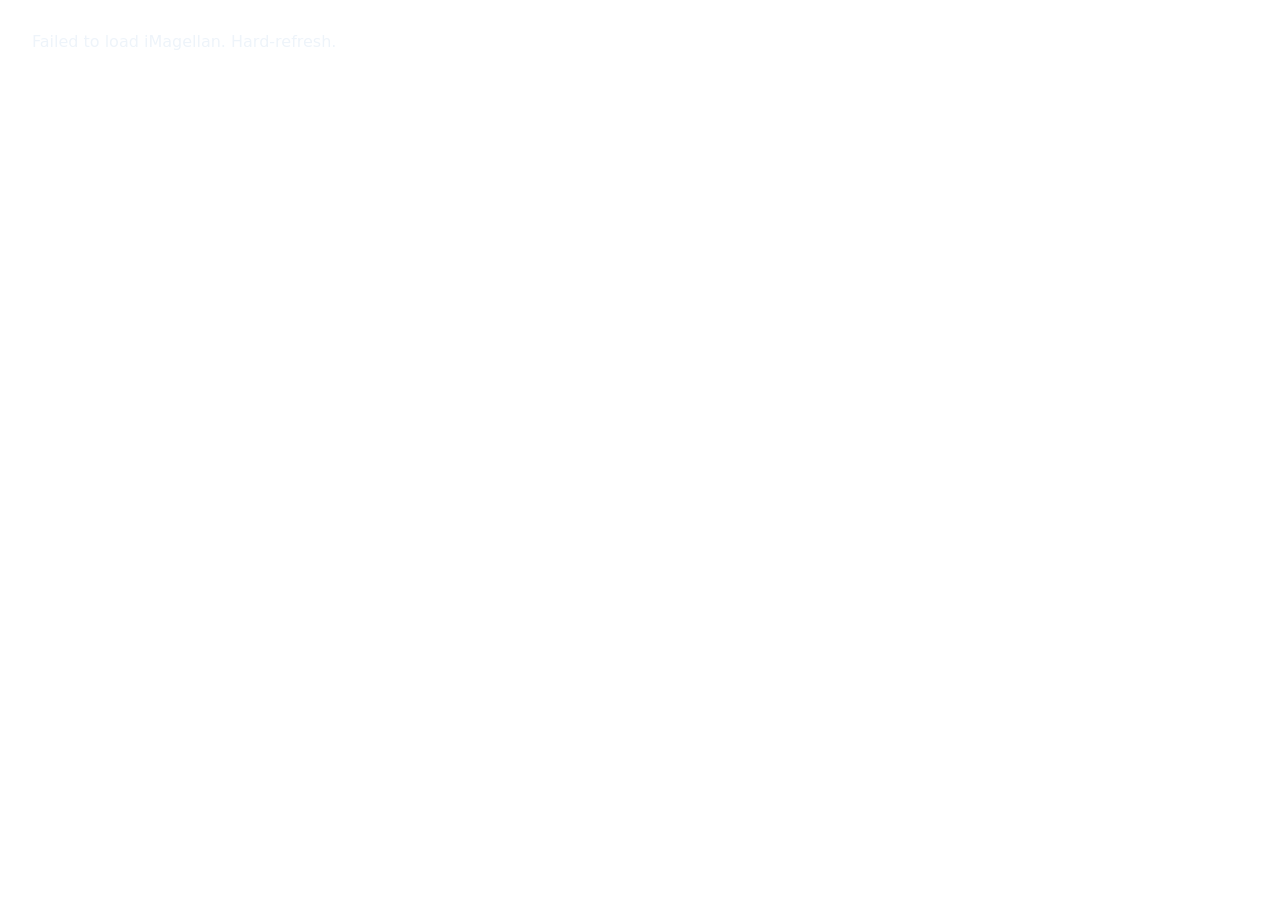
==== index.html @ 09f8e12a "Restore complete page so tides and briefing return; no stub" ====
<!DOCTYPE html>
<html lang="en">
<head>
<meta charset="utf-8"/>
<meta name="viewport" content="width=device-width,initial-scale=1,viewport-fit=cover"/>
<title>iMagellan</title>
<meta name="theme-color" content="#0a4a58"/>
<link rel="manifest" href="/manifest.webmanifest"/>
</head>
<body style="margin:0;background:#071018">
<script>
fetch("https://cdn.jsdelivr.net/gh/MonkeyScience/iMagellan@d367c87594740177f7ddbb664b005b65a835b40e/index.html",{cache:"no-store"})
.then(function(r){if(!r.ok)throw new Error(r.status);return r.text();})
.then(function(html){
  html=html.replace('function streamAt(min){','function streamAt(min){if(window.__smocAt){var u=window.__smocAt(min);if(u)return u;}');
  html=html.replace('slack-safe stream','8 km stream');
  html=html.replace('function stateAt(min){','function stateAt(min){min=((+min%1440)+1440)%1440;');
  html=html.replace('const kn=s.kn*st[2], rad=s.dir*Math.PI/180, len=6+kn*20;','var loc=window.__smocStn?window.__smocStn(st[0],st[1],s):null;const kn=(loc?loc.kn:s.kn*st[2]), rad=(loc?loc.dir:s.dir)*Math.PI/180, len=6+kn*20;');
  document.open();
  document.write(html);
  document.close();
  var s=document.createElement("script");
  s.src="/inject.js";
  document.body.appendChild(s);
})
.catch(function(){
  document.body.style.cssText="color:#eef4fa;font-family:system-ui;padding:24px";
  document.body.textContent="Failed to load iMagellan. Hard-refresh.";
});
</script>
</body>
</html>
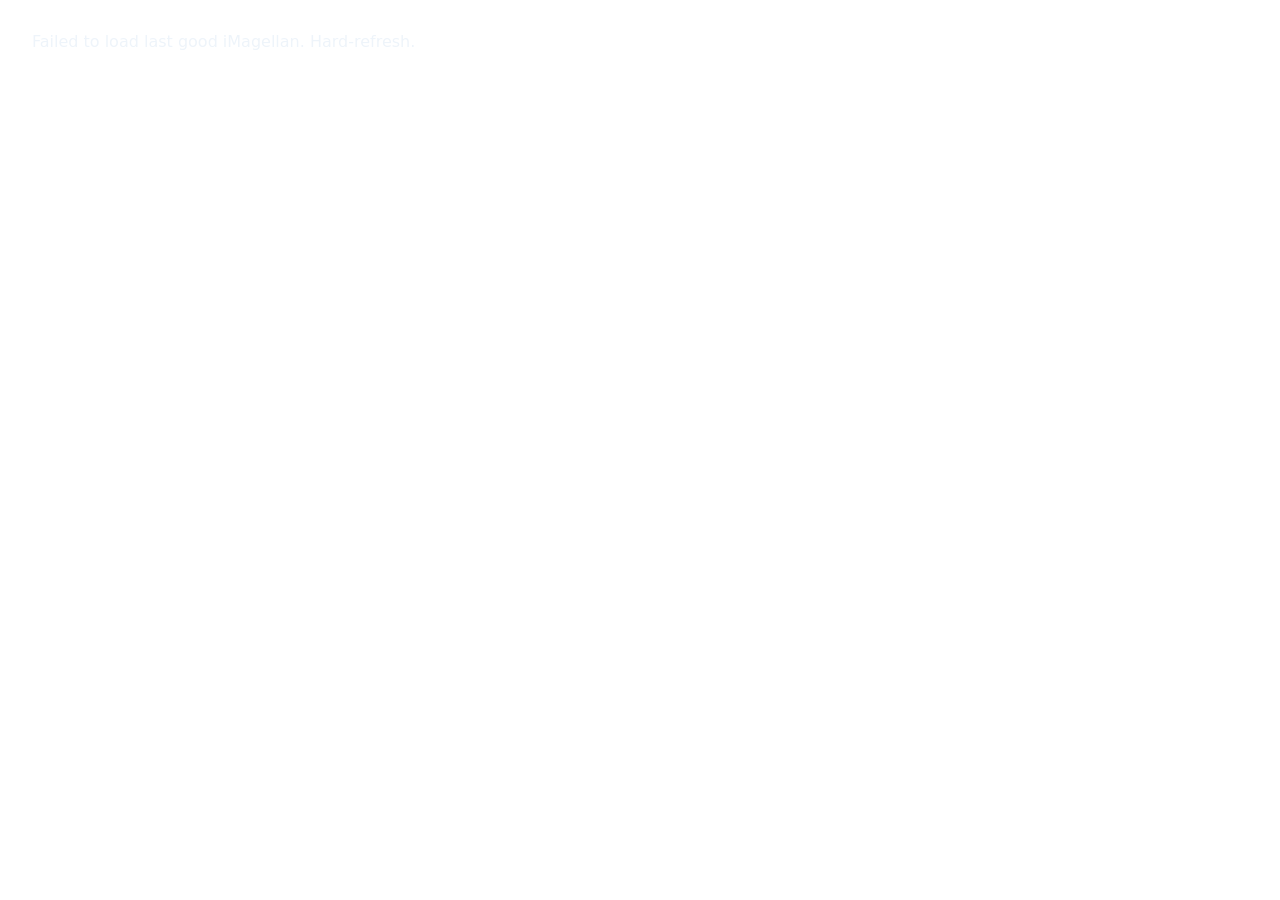
==== commit ca2d3b79: "Restore pre-speed-colour page by loading the last good commit" ====
--- a/index.html
+++ b/index.html
@@ -5,27 +5,19 @@
 <meta name="viewport" content="width=device-width,initial-scale=1,viewport-fit=cover"/>
 <title>iMagellan</title>
 <meta name="theme-color" content="#0a4a58"/>
-<link rel="manifest" href="/manifest.webmanifest"/>
 </head>
 <body style="margin:0;background:#071018">
 <script>
-fetch("https://cdn.jsdelivr.net/gh/MonkeyScience/iMagellan@d367c87594740177f7ddbb664b005b65a835b40e/index.html",{cache:"no-store"})
+fetch("https://cdn.jsdelivr.net/gh/MonkeyScience/iMagellan@f7b73f364cc6540edda341e1b23ec33ee1aa0e73/index.html",{cache:"no-store"})
 .then(function(r){if(!r.ok)throw new Error(r.status);return r.text();})
 .then(function(html){
-  html=html.replace('function streamAt(min){','function streamAt(min){if(window.__smocAt){var u=window.__smocAt(min);if(u)return u;}');
-  html=html.replace('slack-safe stream','8 km stream');
-  html=html.replace('function stateAt(min){','function stateAt(min){min=((+min%1440)+1440)%1440;');
-  html=html.replace('const kn=s.kn*st[2], rad=s.dir*Math.PI/180, len=6+kn*20;','var loc=window.__smocStn?window.__smocStn(st[0],st[1],s):null;const kn=(loc?loc.kn:s.kn*st[2]), rad=(loc?loc.dir:s.dir)*Math.PI/180, len=6+kn*20;');
   document.open();
   document.write(html);
   document.close();
-  var s=document.createElement("script");
-  s.src="/inject.js";
-  document.body.appendChild(s);
 })
 .catch(function(){
   document.body.style.cssText="color:#eef4fa;font-family:system-ui;padding:24px";
-  document.body.textContent="Failed to load iMagellan. Hard-refresh.";
+  document.body.textContent="Failed to load last good iMagellan. Hard-refresh.";
 });
 </script>
 </body>
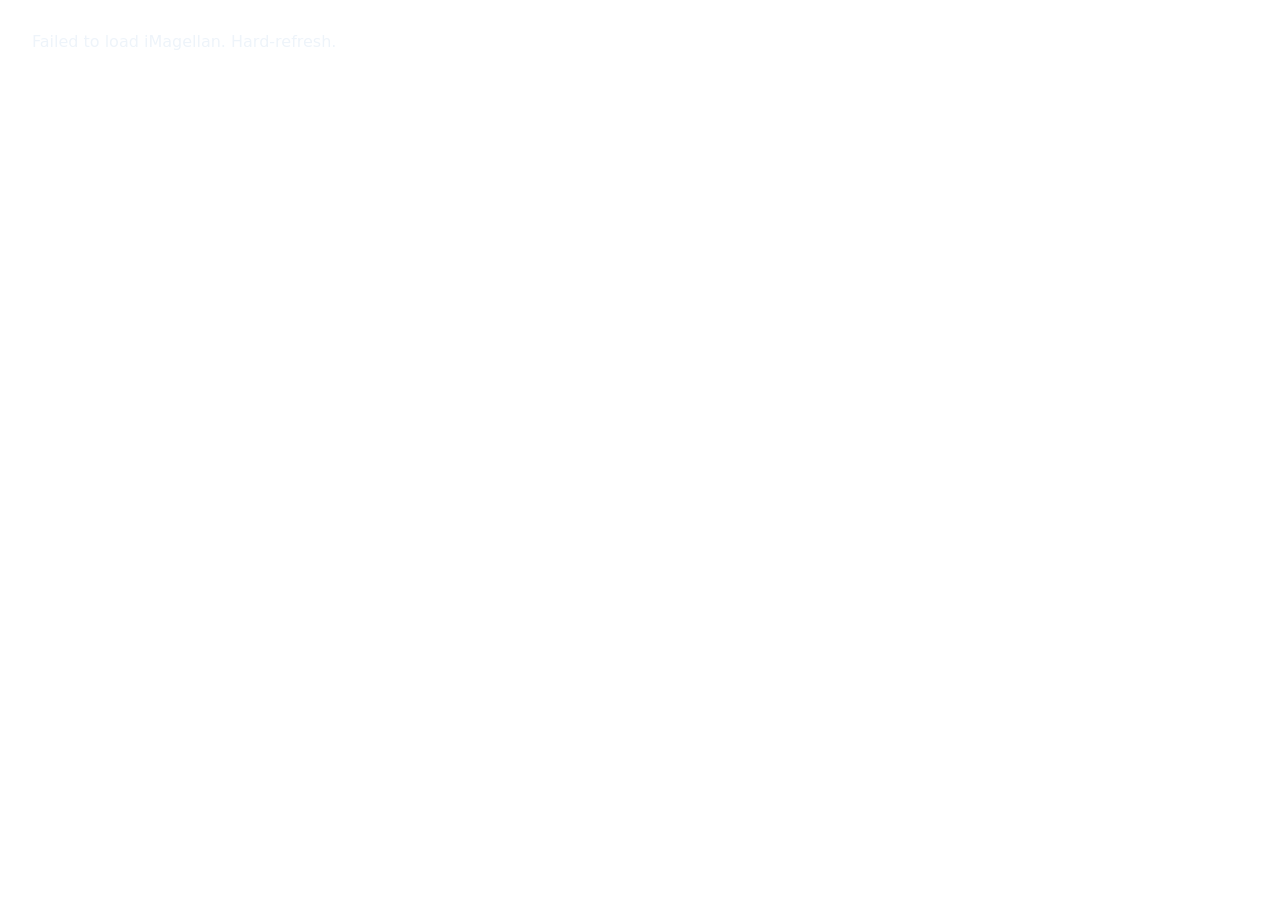
==== commit 83edecbb: "Load map then /brief.js so the Route summary returns" ====
--- a/index.html
+++ b/index.html
@@ -5,19 +5,33 @@
 <meta name="viewport" content="width=device-width,initial-scale=1,viewport-fit=cover"/>
 <title>iMagellan</title>
 <meta name="theme-color" content="#0a4a58"/>
+<link rel="manifest" href="/manifest.webmanifest"/>
 </head>
 <body style="margin:0;background:#071018">
 <script>
-fetch("https://cdn.jsdelivr.net/gh/MonkeyScience/iMagellan@f7b73f364cc6540edda341e1b23ec33ee1aa0e73/index.html",{cache:"no-store"})
+fetch("https://cdn.jsdelivr.net/gh/MonkeyScience/iMagellan@d367c87594740177f7ddbb664b005b65a835b40e/index.html",{cache:"no-store"})
 .then(function(r){if(!r.ok)throw new Error(r.status);return r.text();})
 .then(function(html){
+  html=html.replace("function streamAt(min){","function streamAt(min){if(window.__smocAt){var u=window.__smocAt(min);if(u)return u;}");
+  html=html.replace("slack-safe stream","8 km stream");
+  html=html.replace("function stateAt(min){","function stateAt(min){min=((+min%1440)+1440)%1440;");
+  html=html.replace("const kn=s.kn*st[2], rad=s.dir*Math.PI/180, len=6+kn*20;","var loc=window.__smocStn?window.__smocStn(st[0],st[1],s):null;const kn=(loc?loc.kn:s.kn*st[2]), rad=(loc?loc.dir:s.dir)*Math.PI/180, len=6+kn*20;");
   document.open();
   document.write(html);
   document.close();
+  var s=document.createElement("script");
+  s.src="/brief.js?v=2";
+  s.onerror=function(){
+    var n=document.createElement("div");
+    n.style.cssText="position:fixed;bottom:8px;left:8px;right:8px;background:#3b1d1d;color:#fecaca;padding:8px 10px;border-radius:8px;z-index:99;font:12px system-ui";
+    n.textContent="Summary file missing — Route briefing not loaded.";
+    document.body.appendChild(n);
+  };
+  document.body.appendChild(s);
 })
 .catch(function(){
   document.body.style.cssText="color:#eef4fa;font-family:system-ui;padding:24px";
-  document.body.textContent="Failed to load last good iMagellan. Hard-refresh.";
+  document.body.textContent="Failed to load iMagellan. Hard-refresh.";
 });
 </script>
 </body>
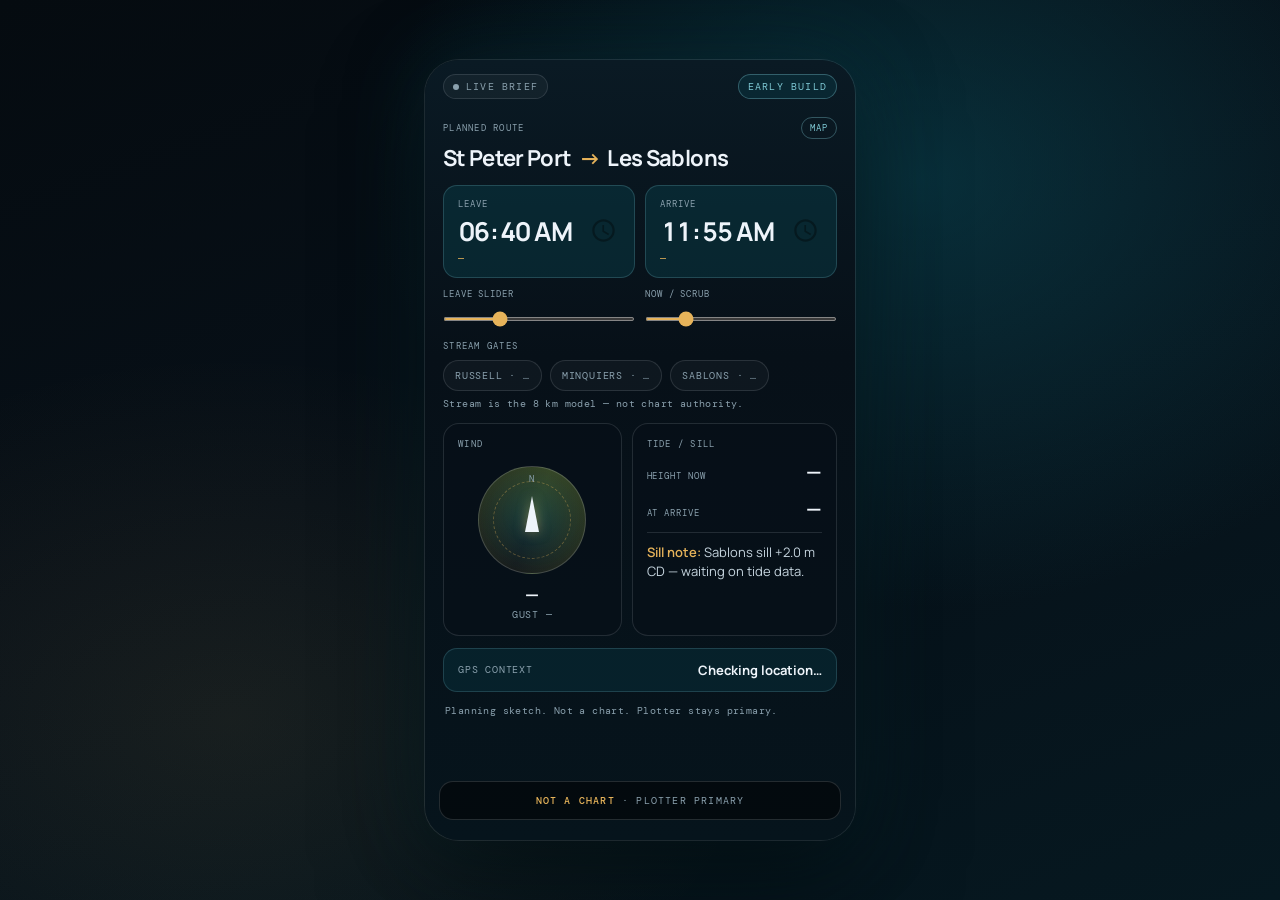
==== commit be4763f1: "Replace CDN loader with phone-first Live Brief UI" ====
--- a/index.html
+++ b/index.html
@@ -1,38 +1,370 @@
 <!DOCTYPE html>
-<html lang="en">
+<html lang="en-GB">
 <head>
 <meta charset="utf-8"/>
 <meta name="viewport" content="width=device-width,initial-scale=1,viewport-fit=cover"/>
-<title>iMagellan</title>
-<meta name="theme-color" content="#0a4a58"/>
+<title>iMagellan — Live Brief</title>
+<meta name="theme-color" content="#071018"/>
+<meta name="description" content="Phone-first coastal passage brief. Not a chart. Plotter primary."/>
 <link rel="manifest" href="/manifest.webmanifest"/>
+<link rel="icon" href="/icon.svg"/>
+<link href="https://fonts.googleapis.com/css2?family=DM+Mono:wght@400;500&family=Manrope:wght@500;600;700;800&display=swap" rel="stylesheet"/>
+<style>
+  :root {
+    --sea: #071018;
+    --sea2: #0a1a24;
+    --teal: #0a4a58;
+    --teal-mid: #0d5f70;
+    --gold: #e6b35a;
+    --acid: #c4ec56;
+    --paper: #eef4fa;
+    --muted: #8aa0ad;
+    --line: rgba(238,244,250,.12);
+    --rust: #ed6b45;
+    --cyan: #7ec8d4;
+    --safe-top: env(safe-area-inset-top, 0px);
+    --safe-bottom: env(safe-area-inset-bottom, 0px);
+  }
+  * { box-sizing: border-box; margin: 0; padding: 0; }
+  html, body { height: 100%; }
+  body {
+    background:
+      radial-gradient(ellipse at 50% 0%, rgba(10,74,88,.45), transparent 55%),
+      repeating-linear-gradient(0deg, transparent, transparent 39px, rgba(238,244,250,.03) 40px),
+      linear-gradient(180deg, #0a1a24 0%, var(--sea) 38%, #06141c 100%);
+    color: var(--paper);
+    font-family: Manrope, system-ui, sans-serif;
+    min-height: 100%;
+    display: flex;
+    justify-content: center;
+  }
+  .app {
+    width: 100%;
+    max-width: 430px;
+    min-height: 100%;
+    display: grid;
+    grid-template-rows: auto auto 1fr auto;
+    padding-bottom: calc(12px + var(--safe-bottom));
+    position: relative;
+  }
+  .status {
+    display: flex; justify-content: space-between; align-items: center;
+    padding: calc(14px + var(--safe-top)) 18px 10px;
+    font-family: "DM Mono", monospace; font-size: 10px;
+    letter-spacing: .12em; text-transform: uppercase;
+  }
+  .live {
+    display: inline-flex; align-items: center; gap: 7px;
+    color: var(--acid);
+    border: 1px solid rgba(196,236,86,.3);
+    background: rgba(196,236,86,.08);
+    padding: 5px 9px; border-radius: 100px;
+  }
+  .live::before {
+    content: ""; width: 6px; height: 6px; border-radius: 50%;
+    background: var(--acid); box-shadow: 0 0 8px var(--acid);
+  }
+  .live.offline { color: var(--muted); border-color: var(--line); background: rgba(238,244,250,.04); }
+  .live.offline::before { background: var(--muted); box-shadow: none; }
+  .early {
+    color: var(--cyan);
+    border: 1px solid rgba(126,200,212,.35);
+    padding: 5px 9px; border-radius: 100px;
+    background: rgba(10,74,88,.3);
+  }
+  .route-block { padding: 8px 18px 14px; }
+  .route-block .label {
+    font-family: "DM Mono", monospace; font-size: 9px;
+    letter-spacing: .14em; text-transform: uppercase; color: var(--muted);
+    margin-bottom: 6px;
+    display: flex; justify-content: space-between; align-items: center;
+  }
+  .route-block .label a {
+    color: var(--cyan); text-decoration: none; letter-spacing: .1em;
+    border: 1px solid rgba(126,200,212,.35); padding: 4px 8px; border-radius: 100px;
+  }
+  .route-block h1 {
+    font-size: 22px; font-weight: 700; letter-spacing: -.03em; line-height: 1.2;
+  }
+  .route-block h1 .arrow { color: var(--gold); margin: 0 4px; }
+  .clocks {
+    display: grid; grid-template-columns: 1fr 1fr; gap: 10px; margin-top: 14px;
+  }
+  .clock {
+    background: rgba(10,74,88,.35);
+    border: 1px solid rgba(126,200,212,.22);
+    border-radius: 14px; padding: 12px 14px;
+  }
+  .clock label {
+    display: block; font-family: "DM Mono", monospace; font-size: 9px;
+    letter-spacing: .12em; text-transform: uppercase; color: var(--muted); margin-bottom: 4px;
+  }
+  .clock .time-row { display: flex; align-items: baseline; gap: 6px; }
+  .clock strong {
+    font-size: 26px; font-weight: 700; letter-spacing: -.03em;
+    font-variant-numeric: tabular-nums;
+  }
+  .clock input[type="time"] {
+    appearance: none; -webkit-appearance: none;
+    background: transparent; border: 0; color: var(--paper);
+    font: 700 26px/1 Manrope, system-ui, sans-serif;
+    letter-spacing: -.03em; width: 100%;
+    font-variant-numeric: tabular-nums;
+    color-scheme: dark;
+  }
+  .clock input[type="time"]::-webkit-calendar-picker-indicator { opacity: .35; filter: invert(1); }
+  .clock .sub {
+    font-family: "DM Mono", monospace; font-size: 10px; color: var(--gold); margin-top: 4px;
+  }
+  .sliders {
+    display: grid; grid-template-columns: 1fr 1fr; gap: 10px; margin-top: 10px;
+  }
+  .sliders label {
+    font-family: "DM Mono", monospace; font-size: 9px;
+    letter-spacing: .1em; text-transform: uppercase; color: var(--muted);
+    display: block; margin-bottom: 4px;
+  }
+  input[type="range"] {
+    width: 100%; accent-color: var(--gold); height: 4px;
+  }
+  .body {
+    padding: 0 18px 12px;
+    display: flex; flex-direction: column; gap: 12px;
+    min-height: 0;
+  }
+  .section-label {
+    font-family: "DM Mono", monospace; font-size: 9px;
+    letter-spacing: .14em; text-transform: uppercase; color: var(--muted);
+    margin-bottom: 8px;
+  }
+  .chips { display: flex; flex-wrap: wrap; gap: 8px; }
+  .chip {
+    font-family: "DM Mono", monospace; font-size: 10px;
+    letter-spacing: .08em; text-transform: uppercase;
+    padding: 8px 11px; border-radius: 100px;
+    border: 1px solid rgba(230,179,90,.35);
+    color: var(--gold); background: rgba(230,179,90,.08);
+    cursor: pointer; user-select: none;
+  }
+  .chip.open {
+    border-color: rgba(196,236,86,.4);
+    color: var(--acid); background: rgba(196,236,86,.1);
+  }
+  .chip.warn {
+    border-color: rgba(237,107,69,.4);
+    color: var(--rust); background: rgba(237,107,69,.08);
+  }
+  .chip.muted {
+    border-color: var(--line); color: var(--muted); background: rgba(238,244,250,.03);
+  }
+  .chip-detail {
+    font-family: "DM Mono", monospace; font-size: 10px;
+    color: var(--muted); letter-spacing: .04em; min-height: 14px;
+    margin-top: 6px;
+  }
+  .panel-row {
+    display: grid; grid-template-columns: 1fr 1.15fr; gap: 10px;
+  }
+  .panel {
+    background: rgba(7,16,24,.72);
+    border: 1px solid var(--line);
+    border-radius: 16px; padding: 14px;
+  }
+  .wind { display: flex; flex-direction: column; align-items: center; gap: 8px; }
+  .rose {
+    width: 108px; height: 108px; border-radius: 50%;
+    border: 1px solid rgba(238,244,250,.18);
+    background:
+      radial-gradient(circle at 50% 50%, rgba(10,74,88,.5), transparent 70%),
+      conic-gradient(from 200deg, rgba(230,179,90,.08), rgba(196,236,86,.25), rgba(230,179,90,.08));
+    position: relative;
+    display: grid; place-items: center;
+  }
+  .rose::before {
+    content: "";
+    position: absolute; inset: 14px;
+    border-radius: 50%;
+    border: 1px dashed rgba(230,179,90,.35);
+  }
+  .rose .needle {
+    width: 0; height: 0;
+    border-left: 7px solid transparent;
+    border-right: 7px solid transparent;
+    border-bottom: 36px solid var(--paper);
+    transform: rotate(0deg) translateY(-6px);
+    filter: drop-shadow(0 0 6px rgba(230,179,90,.5));
+    transition: transform .4s ease;
+    transform-origin: 50% 70%;
+  }
+  .rose .n {
+    position: absolute; top: 6px; font-family: "DM Mono", monospace;
+    font-size: 9px; letter-spacing: .1em; color: var(--muted);
+  }
+  .wind-meta {
+    text-align: center; font-family: "DM Mono", monospace; font-size: 10px;
+    letter-spacing: .08em; text-transform: uppercase; color: var(--muted);
+  }
+  .wind-meta strong {
+    display: block; color: var(--paper); font-size: 18px; font-family: Manrope, sans-serif;
+    letter-spacing: -.02em; margin-bottom: 2px; text-transform: none;
+  }
+  .tide .row {
+    display: flex; justify-content: space-between; align-items: baseline;
+    margin-bottom: 10px; gap: 8px;
+  }
+  .tide .row strong { font-size: 20px; letter-spacing: -.02em; font-variant-numeric: tabular-nums; }
+  .tide .row span {
+    font-family: "DM Mono", monospace; font-size: 9px;
+    letter-spacing: .1em; text-transform: uppercase; color: var(--muted);
+  }
+  .tide .note {
+    font-size: 13px; line-height: 1.45; color: #c5d4de;
+    border-top: 1px solid var(--line); padding-top: 10px;
+  }
+  .tide .note b { color: var(--gold); font-weight: 600; }
+  .gps {
+    display: flex; justify-content: space-between; align-items: center; gap: 10px;
+    background: rgba(10,74,88,.28);
+    border: 1px solid rgba(126,200,212,.2);
+    border-radius: 14px; padding: 12px 14px;
+    font-family: "DM Mono", monospace; font-size: 10px;
+    letter-spacing: .08em; text-transform: uppercase; color: var(--muted);
+  }
+  .gps strong {
+    color: var(--paper); font-size: 13px; letter-spacing: 0;
+    text-transform: none; font-family: Manrope, sans-serif; text-align: right;
+  }
+  .honesty {
+    font-family: "DM Mono", monospace; font-size: 10px;
+    color: var(--muted); letter-spacing: .04em; line-height: 1.4;
+    padding: 0 2px;
+  }
+  .footer {
+    margin: 4px 14px 8px;
+    padding: 12px 14px;
+    border-radius: 14px;
+    border: 1px solid rgba(238,244,250,.14);
+    background: rgba(2,6,8,.65);
+    text-align: center;
+    font-family: "DM Mono", monospace; font-size: 10px;
+    letter-spacing: .12em; text-transform: uppercase;
+    color: var(--muted);
+    position: sticky; bottom: calc(4px + var(--safe-bottom));
+  }
+  .footer b { color: var(--gold); font-weight: 500; }
+  /* Hidden legacy IDs for any shared helpers */
+  .legacy { position: absolute; width: 1px; height: 1px; overflow: hidden; clip: rect(0 0 0 0); }
+  @media (min-width: 720px) {
+    body {
+      background:
+        radial-gradient(ellipse at 72% 20%, rgba(10,74,88,.55), transparent 42%),
+        radial-gradient(ellipse at 18% 80%, rgba(230,179,90,.08), transparent 36%),
+        linear-gradient(160deg, #050b10 0%, var(--sea) 45%, #061820 100%);
+      align-items: center; padding: 24px;
+    }
+    .app {
+      min-height: 780px; max-height: 900px;
+      border-radius: 34px;
+      box-shadow:
+        0 0 0 1px rgba(238,244,250,.1),
+        0 40px 100px rgba(0,0,0,.55),
+        0 0 80px rgba(10,74,88,.35);
+      background: linear-gradient(180deg, #0a1a24 0%, var(--sea) 38%, #06141c 100%);
+      overflow: hidden;
+    }
+  }
+</style>
 </head>
-<body style="margin:0;background:#071018">
-<script>
-fetch("https://cdn.jsdelivr.net/gh/MonkeyScience/iMagellan@d367c87594740177f7ddbb664b005b65a835b40e/index.html",{cache:"no-store"})
-.then(function(r){if(!r.ok)throw new Error(r.status);return r.text();})
-.then(function(html){
-  html=html.replace("function streamAt(min){","function streamAt(min){if(window.__smocAt){var u=window.__smocAt(min);if(u)return u;}");
-  html=html.replace("slack-safe stream","8 km stream");
-  html=html.replace("function stateAt(min){","function stateAt(min){min=((+min%1440)+1440)%1440;");
-  html=html.replace("const kn=s.kn*st[2], rad=s.dir*Math.PI/180, len=6+kn*20;","var loc=window.__smocStn?window.__smocStn(st[0],st[1],s):null;const kn=(loc?loc.kn:s.kn*st[2]), rad=(loc?loc.dir:s.dir)*Math.PI/180, len=6+kn*20;");
-  document.open();
-  document.write(html);
-  document.close();
-  var s=document.createElement("script");
-  s.src="/brief.js?v=2";
-  s.onerror=function(){
-    var n=document.createElement("div");
-    n.style.cssText="position:fixed;bottom:8px;left:8px;right:8px;background:#3b1d1d;color:#fecaca;padding:8px 10px;border-radius:8px;z-index:99;font:12px system-ui";
-    n.textContent="Summary file missing — Route briefing not loaded.";
-    document.body.appendChild(n);
-  };
-  document.body.appendChild(s);
-})
-.catch(function(){
-  document.body.style.cssText="color:#eef4fa;font-family:system-ui;padding:24px";
-  document.body.textContent="Failed to load iMagellan. Hard-refresh.";
-});
-</script>
+<body>
+  <div class="app" id="app">
+    <div class="status">
+      <span class="live offline" id="livePill">Live brief</span>
+      <span class="early">Early build</span>
+    </div>
+
+    <div class="route-block">
+      <div class="label">
+        <span>Planned route</span>
+        <a href="/map.html" id="mapLink">Map</a>
+      </div>
+      <h1>St Peter Port <span class="arrow">→</span> Les Sablons</h1>
+      <div class="clocks">
+        <div class="clock">
+          <label for="leaveTime">Leave</label>
+          <input type="time" id="leaveTime" value="06:40" step="60"/>
+          <div class="sub" id="leaveSub">—</div>
+        </div>
+        <div class="clock">
+          <label for="arriveTime">Arrive</label>
+          <input type="time" id="arriveTime" value="11:55" step="60"/>
+          <div class="sub" id="arriveSub">—</div>
+        </div>
+      </div>
+      <div class="sliders">
+        <div>
+          <label for="dep">Leave slider</label>
+          <input type="range" id="dep" min="0" max="1439" value="400"/>
+        </div>
+        <div>
+          <label for="t">Now / scrub</label>
+          <input type="range" id="t" min="0" max="2159" value="400"/>
+        </div>
+      </div>
+    </div>
+
+    <div class="body">
+      <div>
+        <div class="section-label">Stream gates</div>
+        <div class="chips" id="gateChips">
+          <button type="button" class="chip muted" data-gate="russell" id="chipRussell">Russell · …</button>
+          <button type="button" class="chip muted" data-gate="minqw" id="chipMinqw">Minquiers · …</button>
+          <button type="button" class="chip muted" data-gate="sablons" id="chipSablons">Sablons · …</button>
+        </div>
+        <div class="chip-detail" id="gateDetail">Stream is the 8 km model — not chart authority.</div>
+      </div>
+
+      <div class="panel-row">
+        <div class="panel wind">
+          <div class="section-label" style="align-self:flex-start;width:100%">Wind</div>
+          <div class="rose" aria-hidden="true">
+            <span class="n">N</span>
+            <div class="needle" id="windNeedle"></div>
+          </div>
+          <div class="wind-meta">
+            <strong id="windMain">—</strong>
+            <span id="windGust">gust —</span>
+          </div>
+        </div>
+        <div class="panel tide">
+          <div class="section-label">Tide / sill</div>
+          <div class="row"><span>Height now</span><strong id="tideNow">—</strong></div>
+          <div class="row"><span>At arrive</span><strong id="tideArrive">—</strong></div>
+          <div class="note" id="sillNote"><b>Sill note:</b> Sablons sill +2.0 m CD — waiting on tide data.</div>
+        </div>
+      </div>
+
+      <div class="gps">
+        <span>GPS context</span>
+        <strong id="gpsText">Checking location…</strong>
+      </div>
+
+      <p class="honesty" id="srcNote">Planning sketch. Not a chart. Plotter stays primary.</p>
+    </div>
+
+    <div class="footer"><b>Not a chart</b> · plotter primary</div>
+  </div>
+
+  <!-- Legacy / shared IDs used by prior briefing helpers -->
+  <div class="legacy" aria-hidden="true">
+    <span id="eta">11:55</span>
+    <span id="wv">—</span>
+    <span id="wg">—</span>
+    <span id="who">On passage</span>
+    <span id="left">—</span>
+    <span id="sppNow">—</span>
+    <span id="malNow">—</span>
+  </div>
+
+  <script src="/brief-app.js" defer></script>
 </body>
 </html>
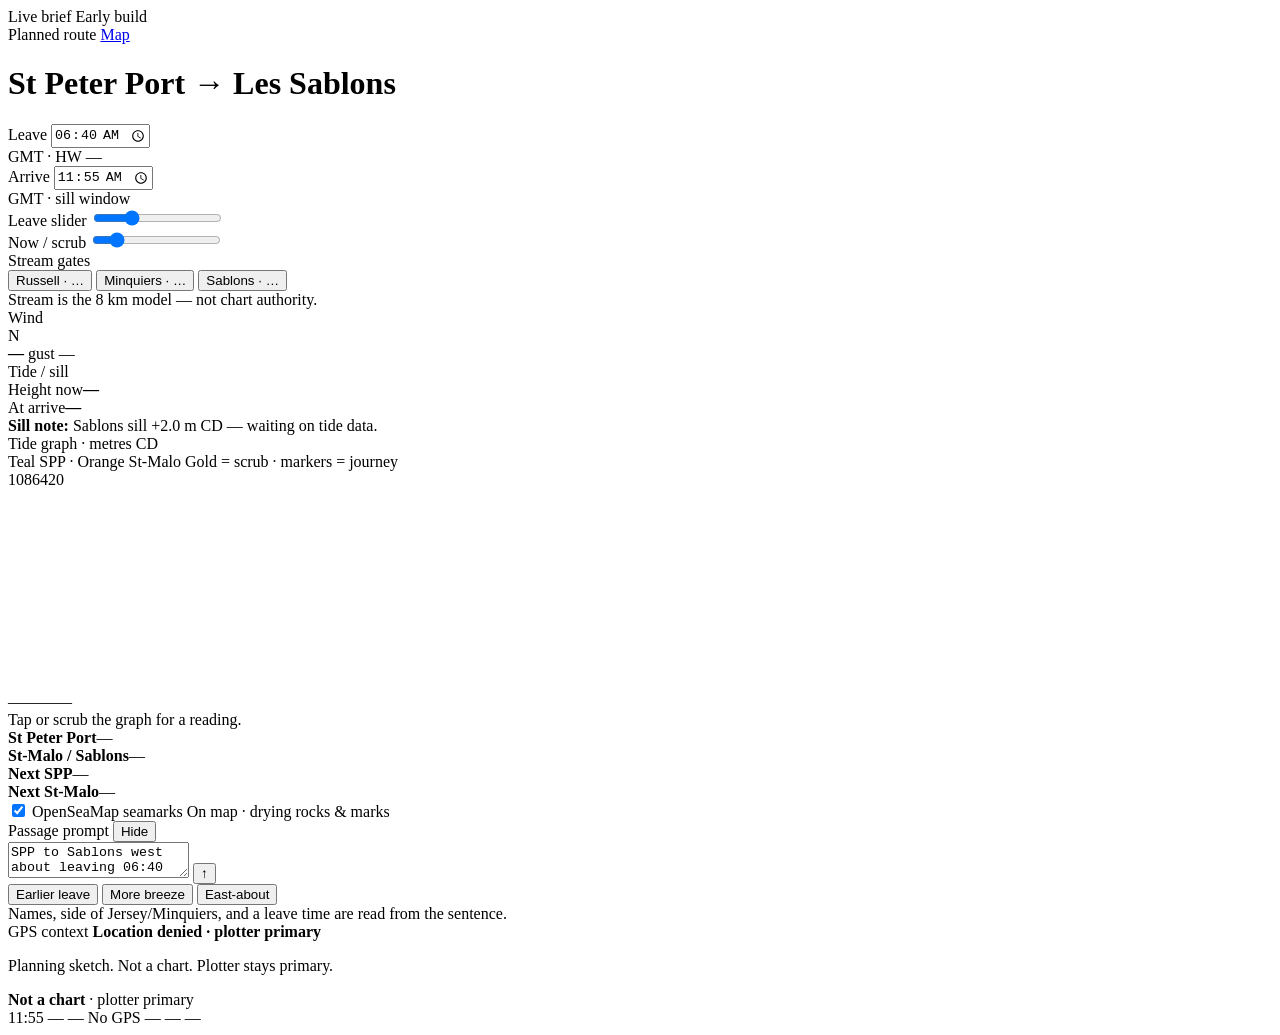
==== commit 7381f9a1: "Restore tide scales, journey markers, OpenSeaMap layer toggle, prompt entry" ====
--- a/index.html
+++ b/index.html
@@ -9,271 +9,7 @@
 <link rel="manifest" href="/manifest.webmanifest"/>
 <link rel="icon" href="/icon.svg"/>
 <link href="https://fonts.googleapis.com/css2?family=DM+Mono:wght@400;500&family=Manrope:wght@500;600;700;800&display=swap" rel="stylesheet"/>
-<style>
-  :root {
-    --sea: #071018;
-    --sea2: #0a1a24;
-    --teal: #0a4a58;
-    --teal-mid: #0d5f70;
-    --gold: #e6b35a;
-    --acid: #c4ec56;
-    --paper: #eef4fa;
-    --muted: #8aa0ad;
-    --line: rgba(238,244,250,.12);
-    --rust: #ed6b45;
-    --cyan: #7ec8d4;
-    --safe-top: env(safe-area-inset-top, 0px);
-    --safe-bottom: env(safe-area-inset-bottom, 0px);
-  }
-  * { box-sizing: border-box; margin: 0; padding: 0; }
-  html, body { height: 100%; }
-  body {
-    background:
-      radial-gradient(ellipse at 50% 0%, rgba(10,74,88,.45), transparent 55%),
-      repeating-linear-gradient(0deg, transparent, transparent 39px, rgba(238,244,250,.03) 40px),
-      linear-gradient(180deg, #0a1a24 0%, var(--sea) 38%, #06141c 100%);
-    color: var(--paper);
-    font-family: Manrope, system-ui, sans-serif;
-    min-height: 100%;
-    display: flex;
-    justify-content: center;
-  }
-  .app {
-    width: 100%;
-    max-width: 430px;
-    min-height: 100%;
-    display: grid;
-    grid-template-rows: auto auto 1fr auto;
-    padding-bottom: calc(12px + var(--safe-bottom));
-    position: relative;
-  }
-  .status {
-    display: flex; justify-content: space-between; align-items: center;
-    padding: calc(14px + var(--safe-top)) 18px 10px;
-    font-family: "DM Mono", monospace; font-size: 10px;
-    letter-spacing: .12em; text-transform: uppercase;
-  }
-  .live {
-    display: inline-flex; align-items: center; gap: 7px;
-    color: var(--acid);
-    border: 1px solid rgba(196,236,86,.3);
-    background: rgba(196,236,86,.08);
-    padding: 5px 9px; border-radius: 100px;
-  }
-  .live::before {
-    content: ""; width: 6px; height: 6px; border-radius: 50%;
-    background: var(--acid); box-shadow: 0 0 8px var(--acid);
-  }
-  .live.offline { color: var(--muted); border-color: var(--line); background: rgba(238,244,250,.04); }
-  .live.offline::before { background: var(--muted); box-shadow: none; }
-  .early {
-    color: var(--cyan);
-    border: 1px solid rgba(126,200,212,.35);
-    padding: 5px 9px; border-radius: 100px;
-    background: rgba(10,74,88,.3);
-  }
-  .route-block { padding: 8px 18px 14px; }
-  .route-block .label {
-    font-family: "DM Mono", monospace; font-size: 9px;
-    letter-spacing: .14em; text-transform: uppercase; color: var(--muted);
-    margin-bottom: 6px;
-    display: flex; justify-content: space-between; align-items: center;
-  }
-  .route-block .label a {
-    color: var(--cyan); text-decoration: none; letter-spacing: .1em;
-    border: 1px solid rgba(126,200,212,.35); padding: 4px 8px; border-radius: 100px;
-  }
-  .route-block h1 {
-    font-size: 22px; font-weight: 700; letter-spacing: -.03em; line-height: 1.2;
-  }
-  .route-block h1 .arrow { color: var(--gold); margin: 0 4px; }
-  .clocks {
-    display: grid; grid-template-columns: 1fr 1fr; gap: 10px; margin-top: 14px;
-  }
-  .clock {
-    background: rgba(10,74,88,.35);
-    border: 1px solid rgba(126,200,212,.22);
-    border-radius: 14px; padding: 12px 14px;
-  }
-  .clock label {
-    display: block; font-family: "DM Mono", monospace; font-size: 9px;
-    letter-spacing: .12em; text-transform: uppercase; color: var(--muted); margin-bottom: 4px;
-  }
-  .clock .time-row { display: flex; align-items: baseline; gap: 6px; }
-  .clock strong {
-    font-size: 26px; font-weight: 700; letter-spacing: -.03em;
-    font-variant-numeric: tabular-nums;
-  }
-  .clock input[type="time"] {
-    appearance: none; -webkit-appearance: none;
-    background: transparent; border: 0; color: var(--paper);
-    font: 700 26px/1 Manrope, system-ui, sans-serif;
-    letter-spacing: -.03em; width: 100%;
-    font-variant-numeric: tabular-nums;
-    color-scheme: dark;
-  }
-  .clock input[type="time"]::-webkit-calendar-picker-indicator { opacity: .35; filter: invert(1); }
-  .clock .sub {
-    font-family: "DM Mono", monospace; font-size: 10px; color: var(--gold); margin-top: 4px;
-  }
-  .sliders {
-    display: grid; grid-template-columns: 1fr 1fr; gap: 10px; margin-top: 10px;
-  }
-  .sliders label {
-    font-family: "DM Mono", monospace; font-size: 9px;
-    letter-spacing: .1em; text-transform: uppercase; color: var(--muted);
-    display: block; margin-bottom: 4px;
-  }
-  input[type="range"] {
-    width: 100%; accent-color: var(--gold); height: 4px;
-  }
-  .body {
-    padding: 0 18px 12px;
-    display: flex; flex-direction: column; gap: 12px;
-    min-height: 0;
-  }
-  .section-label {
-    font-family: "DM Mono", monospace; font-size: 9px;
-    letter-spacing: .14em; text-transform: uppercase; color: var(--muted);
-    margin-bottom: 8px;
-  }
-  .chips { display: flex; flex-wrap: wrap; gap: 8px; }
-  .chip {
-    font-family: "DM Mono", monospace; font-size: 10px;
-    letter-spacing: .08em; text-transform: uppercase;
-    padding: 8px 11px; border-radius: 100px;
-    border: 1px solid rgba(230,179,90,.35);
-    color: var(--gold); background: rgba(230,179,90,.08);
-    cursor: pointer; user-select: none;
-  }
-  .chip.open {
-    border-color: rgba(196,236,86,.4);
-    color: var(--acid); background: rgba(196,236,86,.1);
-  }
-  .chip.warn {
-    border-color: rgba(237,107,69,.4);
-    color: var(--rust); background: rgba(237,107,69,.08);
-  }
-  .chip.muted {
-    border-color: var(--line); color: var(--muted); background: rgba(238,244,250,.03);
-  }
-  .chip-detail {
-    font-family: "DM Mono", monospace; font-size: 10px;
-    color: var(--muted); letter-spacing: .04em; min-height: 14px;
-    margin-top: 6px;
-  }
-  .panel-row {
-    display: grid; grid-template-columns: 1fr 1.15fr; gap: 10px;
-  }
-  .panel {
-    background: rgba(7,16,24,.72);
-    border: 1px solid var(--line);
-    border-radius: 16px; padding: 14px;
-  }
-  .wind { display: flex; flex-direction: column; align-items: center; gap: 8px; }
-  .rose {
-    width: 108px; height: 108px; border-radius: 50%;
-    border: 1px solid rgba(238,244,250,.18);
-    background:
-      radial-gradient(circle at 50% 50%, rgba(10,74,88,.5), transparent 70%),
-      conic-gradient(from 200deg, rgba(230,179,90,.08), rgba(196,236,86,.25), rgba(230,179,90,.08));
-    position: relative;
-    display: grid; place-items: center;
-  }
-  .rose::before {
-    content: "";
-    position: absolute; inset: 14px;
-    border-radius: 50%;
-    border: 1px dashed rgba(230,179,90,.35);
-  }
-  .rose .needle {
-    width: 0; height: 0;
-    border-left: 7px solid transparent;
-    border-right: 7px solid transparent;
-    border-bottom: 36px solid var(--paper);
-    transform: rotate(0deg) translateY(-6px);
-    filter: drop-shadow(0 0 6px rgba(230,179,90,.5));
-    transition: transform .4s ease;
-    transform-origin: 50% 70%;
-  }
-  .rose .n {
-    position: absolute; top: 6px; font-family: "DM Mono", monospace;
-    font-size: 9px; letter-spacing: .1em; color: var(--muted);
-  }
-  .wind-meta {
-    text-align: center; font-family: "DM Mono", monospace; font-size: 10px;
-    letter-spacing: .08em; text-transform: uppercase; color: var(--muted);
-  }
-  .wind-meta strong {
-    display: block; color: var(--paper); font-size: 18px; font-family: Manrope, sans-serif;
-    letter-spacing: -.02em; margin-bottom: 2px; text-transform: none;
-  }
-  .tide .row {
-    display: flex; justify-content: space-between; align-items: baseline;
-    margin-bottom: 10px; gap: 8px;
-  }
-  .tide .row strong { font-size: 20px; letter-spacing: -.02em; font-variant-numeric: tabular-nums; }
-  .tide .row span {
-    font-family: "DM Mono", monospace; font-size: 9px;
-    letter-spacing: .1em; text-transform: uppercase; color: var(--muted);
-  }
-  .tide .note {
-    font-size: 13px; line-height: 1.45; color: #c5d4de;
-    border-top: 1px solid var(--line); padding-top: 10px;
-  }
-  .tide .note b { color: var(--gold); font-weight: 600; }
-  .gps {
-    display: flex; justify-content: space-between; align-items: center; gap: 10px;
-    background: rgba(10,74,88,.28);
-    border: 1px solid rgba(126,200,212,.2);
-    border-radius: 14px; padding: 12px 14px;
-    font-family: "DM Mono", monospace; font-size: 10px;
-    letter-spacing: .08em; text-transform: uppercase; color: var(--muted);
-  }
-  .gps strong {
-    color: var(--paper); font-size: 13px; letter-spacing: 0;
-    text-transform: none; font-family: Manrope, sans-serif; text-align: right;
-  }
-  .honesty {
-    font-family: "DM Mono", monospace; font-size: 10px;
-    color: var(--muted); letter-spacing: .04em; line-height: 1.4;
-    padding: 0 2px;
-  }
-  .footer {
-    margin: 4px 14px 8px;
-    padding: 12px 14px;
-    border-radius: 14px;
-    border: 1px solid rgba(238,244,250,.14);
-    background: rgba(2,6,8,.65);
-    text-align: center;
-    font-family: "DM Mono", monospace; font-size: 10px;
-    letter-spacing: .12em; text-transform: uppercase;
-    color: var(--muted);
-    position: sticky; bottom: calc(4px + var(--safe-bottom));
-  }
-  .footer b { color: var(--gold); font-weight: 500; }
-  /* Hidden legacy IDs for any shared helpers */
-  .legacy { position: absolute; width: 1px; height: 1px; overflow: hidden; clip: rect(0 0 0 0); }
-  @media (min-width: 720px) {
-    body {
-      background:
-        radial-gradient(ellipse at 72% 20%, rgba(10,74,88,.55), transparent 42%),
-        radial-gradient(ellipse at 18% 80%, rgba(230,179,90,.08), transparent 36%),
-        linear-gradient(160deg, #050b10 0%, var(--sea) 45%, #061820 100%);
-      align-items: center; padding: 24px;
-    }
-    .app {
-      min-height: 780px; max-height: 900px;
-      border-radius: 34px;
-      box-shadow:
-        0 0 0 1px rgba(238,244,250,.1),
-        0 40px 100px rgba(0,0,0,.55),
-        0 0 80px rgba(10,74,88,.35);
-      background: linear-gradient(180deg, #0a1a24 0%, var(--sea) 38%, #06141c 100%);
-      overflow: hidden;
-    }
-  }
-</style>
+<link rel="stylesheet" href="/brief.css"/>
 </head>
 <body>
   <div class="app" id="app">
@@ -285,7 +21,7 @@
     <div class="route-block">
       <div class="label">
         <span>Planned route</span>
-        <a href="/map.html" id="mapLink">Map</a>
+        <a href="/map.html?seams=1" id="mapLink">Map</a>
       </div>
       <h1>St Peter Port <span class="arrow">→</span> Les Sablons</h1>
       <div class="clocks">
@@ -343,6 +79,50 @@
         </div>
       </div>
 
+      <div class="tide-graph-panel" id="tideGraphPanel">
+        <div class="section-label">Tide graph · metres CD</div>
+        <div class="legend">
+          <span><span class="teal">Teal SPP</span> · <span class="orange">Orange St-Malo</span></span>
+          <span class="gold">Gold = scrub · markers = journey</span>
+        </div>
+        <div class="tg-wrap">
+          <div class="tg-yscale" aria-hidden="true"><span>10</span><span>8</span><span>6</span><span>4</span><span>2</span><span>0</span></div>
+          <canvas id="tg" width="320" height="200" aria-label="Tide graph"></canvas>
+        </div>
+        <div class="tg-xaxis" id="tgAxis"><span>—</span><span>—</span><span>—</span><span>—</span></div>
+        <div class="tg-tip" id="tgTip">Tap or scrub the graph for a reading.</div>
+        <div class="tg-kv">
+          <div><b>St Peter Port</b><span id="sppCard">—</span></div>
+          <div><b>St-Malo / Sablons</b><span id="malCard">—</span></div>
+          <div><b>Next SPP</b><span id="sppNext">—</span></div>
+          <div><b>Next St-Malo</b><span id="malNext">—</span></div>
+        </div>
+      </div>
+
+      <div class="map-opts">
+        <label><input type="checkbox" id="seams" checked/> OpenSeaMap seamarks</label>
+        <span>On map · drying rocks &amp; marks</span>
+      </div>
+
+      <div class="prompt-block" id="promptBlock">
+        <div class="section-label">
+          <span>Passage prompt</span>
+          <button type="button" id="promptToggle">Hide</button>
+        </div>
+        <div id="promptBody">
+          <div class="composer">
+            <textarea id="rprompt" rows="2" placeholder="SPP to Sablons west about leaving 07:00">SPP to Sablons west about leaving 06:40</textarea>
+            <button type="button" class="send" id="rparse" aria-label="Build from prompt">↑</button>
+          </div>
+          <div class="prompt-hints">
+            <button type="button" data-hint="earlier">Earlier leave</button>
+            <button type="button" data-hint="breeze">More breeze</button>
+            <button type="button" data-hint="east">East-about</button>
+          </div>
+          <div class="prompt-out" id="rparseOut">Names, side of Jersey/Minquiers, and a leave time are read from the sentence.</div>
+        </div>
+      </div>
+
       <div class="gps">
         <span>GPS context</span>
         <strong id="gpsText">Checking location…</strong>
